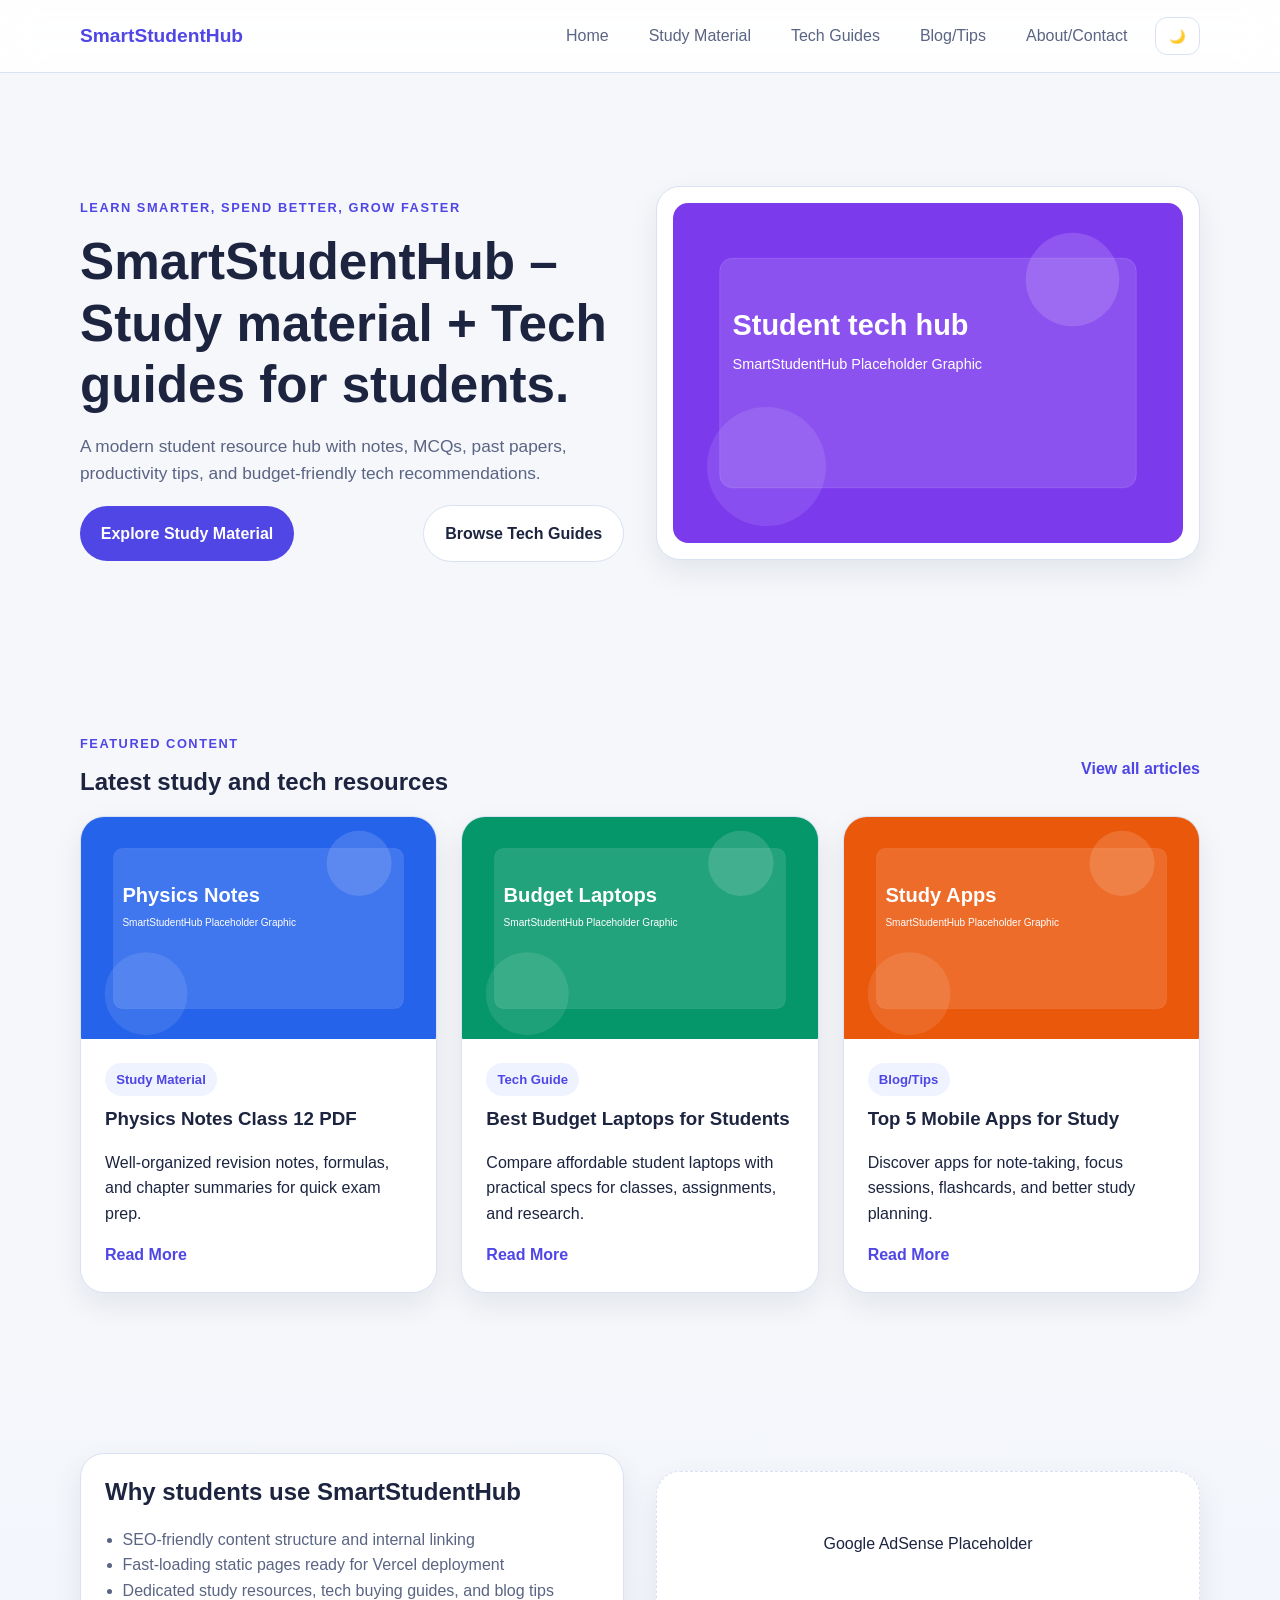
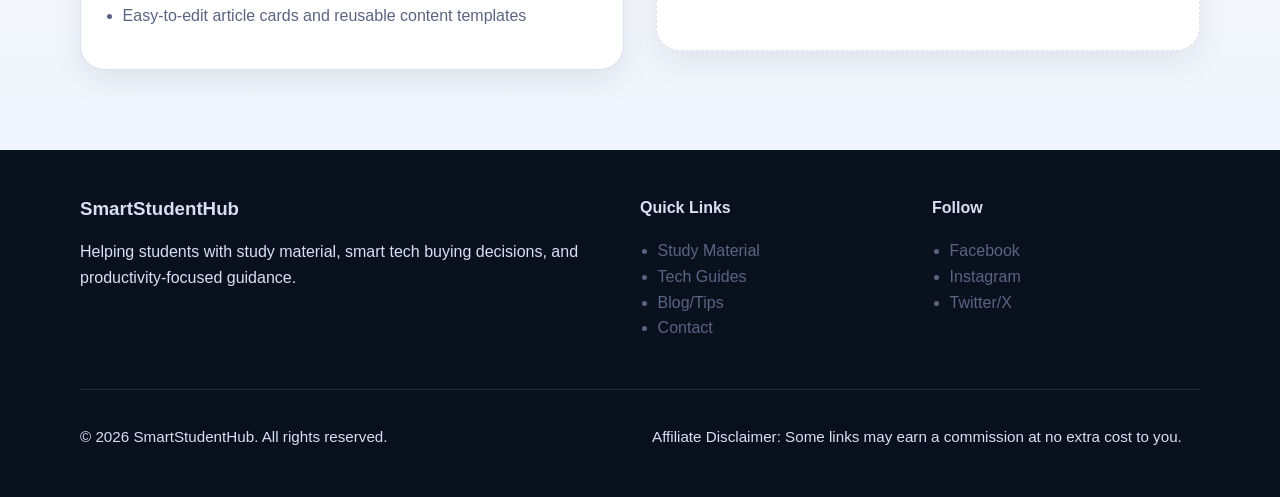
==== index.html @ a1f809a7 "Create SmartStudentHub static student resource site" ====
<!DOCTYPE html>
<html lang="en">
<head>
  <meta charset="UTF-8" />
  <meta name="viewport" content="width=device-width, initial-scale=1.0" />
  <title>SmartStudentHub | Study Material + Tech Guides for Students</title>
  <meta name="description" content="SmartStudentHub offers study material, downloadable PDFs, MCQs, past papers, and practical tech guides for students and tech enthusiasts." />
  <meta name="keywords" content="study material, tech guides, student blog, notes pdf, MCQs, past papers, budget laptops, productivity tools" />
  <meta property="og:type" content="website" />
  <meta property="og:title" content="SmartStudentHub | Study Material + Tech Guides for Students" />
  <meta property="og:description" content="Study material + Tech guides for students. Explore notes, MCQs, past papers, mobile apps, laptops, and productivity tips." />
  <meta property="og:url" content="https://smartstudenthub.vercel.app/" />
  <meta property="og:image" content="https://smartstudenthub.vercel.app/images/hero-study-tech.svg" />
  <meta name="twitter:card" content="summary_large_image" />
  <meta name="twitter:title" content="SmartStudentHub | Study Material + Tech Guides for Students" />
  <meta name="twitter:description" content="Study material + Tech guides for students. Explore notes, MCQs, past papers, mobile apps, laptops, and productivity tips." />
  <meta name="twitter:image" content="https://smartstudenthub.vercel.app/images/hero-study-tech.svg" />
  <link rel="canonical" href="https://smartstudenthub.vercel.app/" />
  <link rel="stylesheet" href="css/style.css" />
  <script type="application/ld+json">
  {
    "@context": "https://schema.org",
    "@type": "WebSite",
    "name": "SmartStudentHub",
    "url": "https://smartstudenthub.vercel.app/",
    "description": "Study material + Tech guides for students.",
    "publisher": {
      "@type": "Organization",
      "name": "SmartStudentHub"
    }
  }
  </script>
</head>
<body>
  <header class="site-header">
    <div class="container nav-wrap">
      <a class="logo" href="index.html">SmartStudentHub</a>
      <button class="nav-toggle" aria-expanded="false" aria-controls="site-nav" aria-label="Toggle navigation">☰</button>
      <nav id="site-nav" class="site-nav">
        <a href="index.html">Home</a>
        <a href="study-material.html">Study Material</a>
        <a href="tech-guides.html">Tech Guides</a>
        <a href="blog-tips.html">Blog/Tips</a>
        <a href="about-contact.html">About/Contact</a>
        <button class="theme-toggle" type="button" aria-label="Toggle dark mode">🌙</button>
      </nav>
    </div>
  </header>

  <main>
    <section class="hero section">
      <div class="container hero-grid">
        <div>
          <p class="eyebrow">Learn smarter, spend better, grow faster</p>
          <h1>SmartStudentHub – Study material + Tech guides for students.</h1>
          <p class="lead">A modern student resource hub with notes, MCQs, past papers, productivity tips, and budget-friendly tech recommendations.</p>
          <div class="hero-actions">
            <a class="btn btn-primary" href="study-material.html">Explore Study Material</a>
            <a class="btn btn-secondary" href="tech-guides.html">Browse Tech Guides</a>
          </div>
        </div>
        <div class="hero-card">
          <img src="images/hero-study-tech.svg" alt="Student studying with laptop and books" loading="eager" />
        </div>
      </div>
    </section>

    <section class="section" id="featured-posts">
      <div class="container">
        <div class="section-heading">
          <div>
            <p class="eyebrow">Featured content</p>
            <h2>Latest study and tech resources</h2>
          </div>
          <a class="text-link" href="blog-tips.html">View all articles</a>
        </div>
        <div class="card-grid">
          <article class="content-card">
            <img src="images/physics-notes.svg" alt="Physics notes for class 12" loading="lazy" />
            <div class="card-body">
              <span class="badge">Study Material</span>
              <h3>Physics Notes Class 12 PDF</h3>
              <p>Well-organized revision notes, formulas, and chapter summaries for quick exam prep.</p>
              <a class="text-link" href="study/physics-notes-class-12.html">Read More</a>
            </div>
          </article>
          <article class="content-card">
            <img src="images/budget-laptops.svg" alt="Best budget laptops for students" loading="lazy" />
            <div class="card-body">
              <span class="badge">Tech Guide</span>
              <h3>Best Budget Laptops for Students</h3>
              <p>Compare affordable student laptops with practical specs for classes, assignments, and research.</p>
              <a class="text-link" href="tech/best-budget-laptops-for-students.html">Read More</a>
            </div>
          </article>
          <article class="content-card">
            <img src="images/productivity-apps.svg" alt="Top mobile apps for study" loading="lazy" />
            <div class="card-body">
              <span class="badge">Blog/Tips</span>
              <h3>Top 5 Mobile Apps for Study</h3>
              <p>Discover apps for note-taking, focus sessions, flashcards, and better study planning.</p>
              <a class="text-link" href="tech/top-5-mobile-apps-for-study.html">Read More</a>
            </div>
          </article>
        </div>
      </div>
    </section>

    <section class="section alt-section">
      <div class="container info-grid">
        <div class="info-panel">
          <h2>Why students use SmartStudentHub</h2>
          <ul class="check-list">
            <li>SEO-friendly content structure and internal linking</li>
            <li>Fast-loading static pages ready for Vercel deployment</li>
            <li>Dedicated study resources, tech buying guides, and blog tips</li>
            <li>Easy-to-edit article cards and reusable content templates</li>
          </ul>
        </div>
        <aside class="ad-slot">
          <p>Google AdSense Placeholder</p>
          <small><!-- Replace this box with your AdSense code snippet --></small>
        </aside>
      </div>
    </section>
  </main>

  <footer class="site-footer">
    <div class="container footer-grid">
      <div>
        <h3>SmartStudentHub</h3>
        <p>Helping students with study material, smart tech buying decisions, and productivity-focused guidance.</p>
      </div>
      <div>
        <h4>Quick Links</h4>
        <ul>
          <li><a href="study-material.html">Study Material</a></li>
          <li><a href="tech-guides.html">Tech Guides</a></li>
          <li><a href="blog-tips.html">Blog/Tips</a></li>
          <li><a href="about-contact.html">Contact</a></li>
        </ul>
      </div>
      <div>
        <h4>Follow</h4>
        <ul>
          <li><a href="https://facebook.com" target="_blank" rel="noopener">Facebook</a></li>
          <li><a href="https://instagram.com" target="_blank" rel="noopener">Instagram</a></li>
          <li><a href="https://twitter.com" target="_blank" rel="noopener">Twitter/X</a></li>
        </ul>
      </div>
    </div>
    <div class="container footer-bottom">
      <p>© 2026 SmartStudentHub. All rights reserved.</p>
      <p>Affiliate Disclaimer: Some links may earn a commission at no extra cost to you.</p>
    </div>
  </footer>

  <script src="js/script.js"></script>
</body>
</html>
---- css/style.css ----
:root {
  --bg: #f5f7fb;
  --surface: #ffffff;
  --surface-alt: #eef3ff;
  --text: #1c2440;
  --muted: #5a6483;
  --primary: #4f46e5;
  --primary-dark: #3730a3;
  --border: #d9e1f2;
  --shadow: 0 12px 30px rgba(15, 23, 42, 0.08);
}

body.dark-mode {
  --bg: #0f172a;
  --surface: #111c34;
  --surface-alt: #1a2744;
  --text: #e5ecff;
  --muted: #b2bfdc;
  --primary: #818cf8;
  --primary-dark: #6366f1;
  --border: #263452;
  --shadow: 0 12px 30px rgba(2, 6, 23, 0.45);
}

* { box-sizing: border-box; }
html { scroll-behavior: smooth; }
body {
  margin: 0;
  font-family: Arial, Helvetica, sans-serif;
  background: var(--bg);
  color: var(--text);
  line-height: 1.6;
}
a { color: inherit; text-decoration: none; }
img { max-width: 100%; height: auto; display: block; }
.container { width: min(1120px, calc(100% - 2rem)); margin: 0 auto; }
.section { padding: 5rem 0; }
.site-header {
  position: sticky; top: 0; z-index: 1000;
  background: color-mix(in srgb, var(--surface) 88%, transparent);
  backdrop-filter: blur(18px);
  border-bottom: 1px solid var(--border);
}
.nav-wrap {
  display: flex; align-items: center; justify-content: space-between; gap: 1rem; min-height: 72px;
}
.logo { font-weight: 800; font-size: 1.2rem; color: var(--primary); }
.site-nav { display: flex; align-items: center; gap: 1rem; }
.site-nav a { padding: 0.5rem 0.75rem; border-radius: 999px; color: var(--muted); }
.site-nav a:hover, .site-nav a:focus-visible { background: var(--surface-alt); color: var(--text); }
.nav-toggle, .theme-toggle {
  border: 1px solid var(--border); background: var(--surface); color: var(--text); border-radius: 12px; padding: 0.65rem 0.8rem; cursor: pointer;
}
.nav-toggle { display: none; }
.hero-grid, .info-grid, .article-layout, .contact-grid { display: grid; grid-template-columns: repeat(2, minmax(0, 1fr)); gap: 2rem; align-items: center; }
.hero, .page-hero, .article-hero { padding-top: 7rem; }
.eyebrow { text-transform: uppercase; letter-spacing: 0.12em; color: var(--primary); font-size: 0.8rem; font-weight: 700; }
h1, h2, h3, h4 { line-height: 1.2; margin-top: 0; }
h1 { font-size: clamp(2.2rem, 4vw, 4rem); margin-bottom: 1rem; }
.lead { font-size: 1.08rem; color: var(--muted); max-width: 60ch; }
.hero-card, .info-panel, .prose-card, .sidebar-card, .ad-slot, .content-card, .cta-box {
  background: var(--surface); border: 1px solid var(--border); border-radius: 24px; box-shadow: var(--shadow);
}
.hero-card { padding: 1rem; }
.hero-actions, .section-heading { display: flex; flex-wrap: wrap; gap: 1rem; justify-content: space-between; align-items: center; }
.btn {
  display: inline-flex; align-items: center; justify-content: center; padding: 0.9rem 1.3rem; border-radius: 999px; font-weight: 700; transition: transform 0.2s ease, background 0.2s ease;
}
.btn:hover { transform: translateY(-1px); }
.btn-primary { background: var(--primary); color: white; }
.btn-primary:hover { background: var(--primary-dark); }
.btn-secondary { background: var(--surface); border: 1px solid var(--border); }
.text-link { color: var(--primary); font-weight: 700; }
.card-grid { display: grid; grid-template-columns: repeat(3, minmax(0, 1fr)); gap: 1.5rem; }
.content-card { overflow: hidden; }
.content-card img { aspect-ratio: 16 / 10; object-fit: cover; background: var(--surface-alt); }
.card-body, .info-panel, .prose-card, .sidebar-card, .ad-slot { padding: 1.5rem; }
.badge {
  display: inline-flex; background: var(--surface-alt); color: var(--primary); border-radius: 999px; padding: 0.35rem 0.7rem; font-size: 0.82rem; font-weight: 700; margin-bottom: 0.8rem;
}
.alt-section { background: linear-gradient(180deg, transparent, color-mix(in srgb, var(--surface-alt) 55%, transparent)); }
.check-list, .contact-list, .sidebar-card ul, .site-footer ul { padding-left: 1.1rem; color: var(--muted); }
.blog-layout, .article-content { display: grid; grid-template-columns: 2fr 1fr; gap: 1.5rem; }
.ad-slot { min-height: 180px; display: grid; place-items: center; text-align: center; border-style: dashed; }
.ad-slot.compact { min-height: 120px; margin-top: 1rem; }
.contact-form { display: grid; gap: 1rem; }
.contact-form label { display: grid; gap: 0.5rem; font-weight: 700; }
.contact-form input, .contact-form textarea {
  width: 100%; padding: 0.9rem 1rem; border-radius: 14px; border: 1px solid var(--border); background: var(--bg); color: var(--text);
}
.form-note { color: var(--muted); font-size: 0.95rem; }
.cta-box { margin-top: 2rem; padding: 1.25rem; }
.site-footer { background: #09111f; color: #d7e0f4; padding-top: 3rem; }
.footer-grid, .footer-bottom { display: grid; gap: 1.5rem; }
.footer-grid { grid-template-columns: 2fr 1fr 1fr; }
.footer-bottom { grid-template-columns: repeat(2, minmax(0, 1fr)); padding: 1.25rem 0 2rem; border-top: 1px solid rgba(255,255,255,0.1); margin-top: 2rem; font-size: 0.95rem; }
@media (max-width: 900px) {
  .card-grid, .hero-grid, .info-grid, .article-layout, .contact-grid, .blog-layout, .article-content, .footer-grid, .footer-bottom {
    grid-template-columns: 1fr;
  }
  .nav-toggle { display: inline-flex; }
  .site-nav {
    position: absolute; top: 72px; right: 1rem; left: 1rem; background: var(--surface); border: 1px solid var(--border); border-radius: 20px; padding: 1rem; box-shadow: var(--shadow); display: none; flex-direction: column; align-items: stretch;
  }
  .site-nav.open { display: flex; }
}
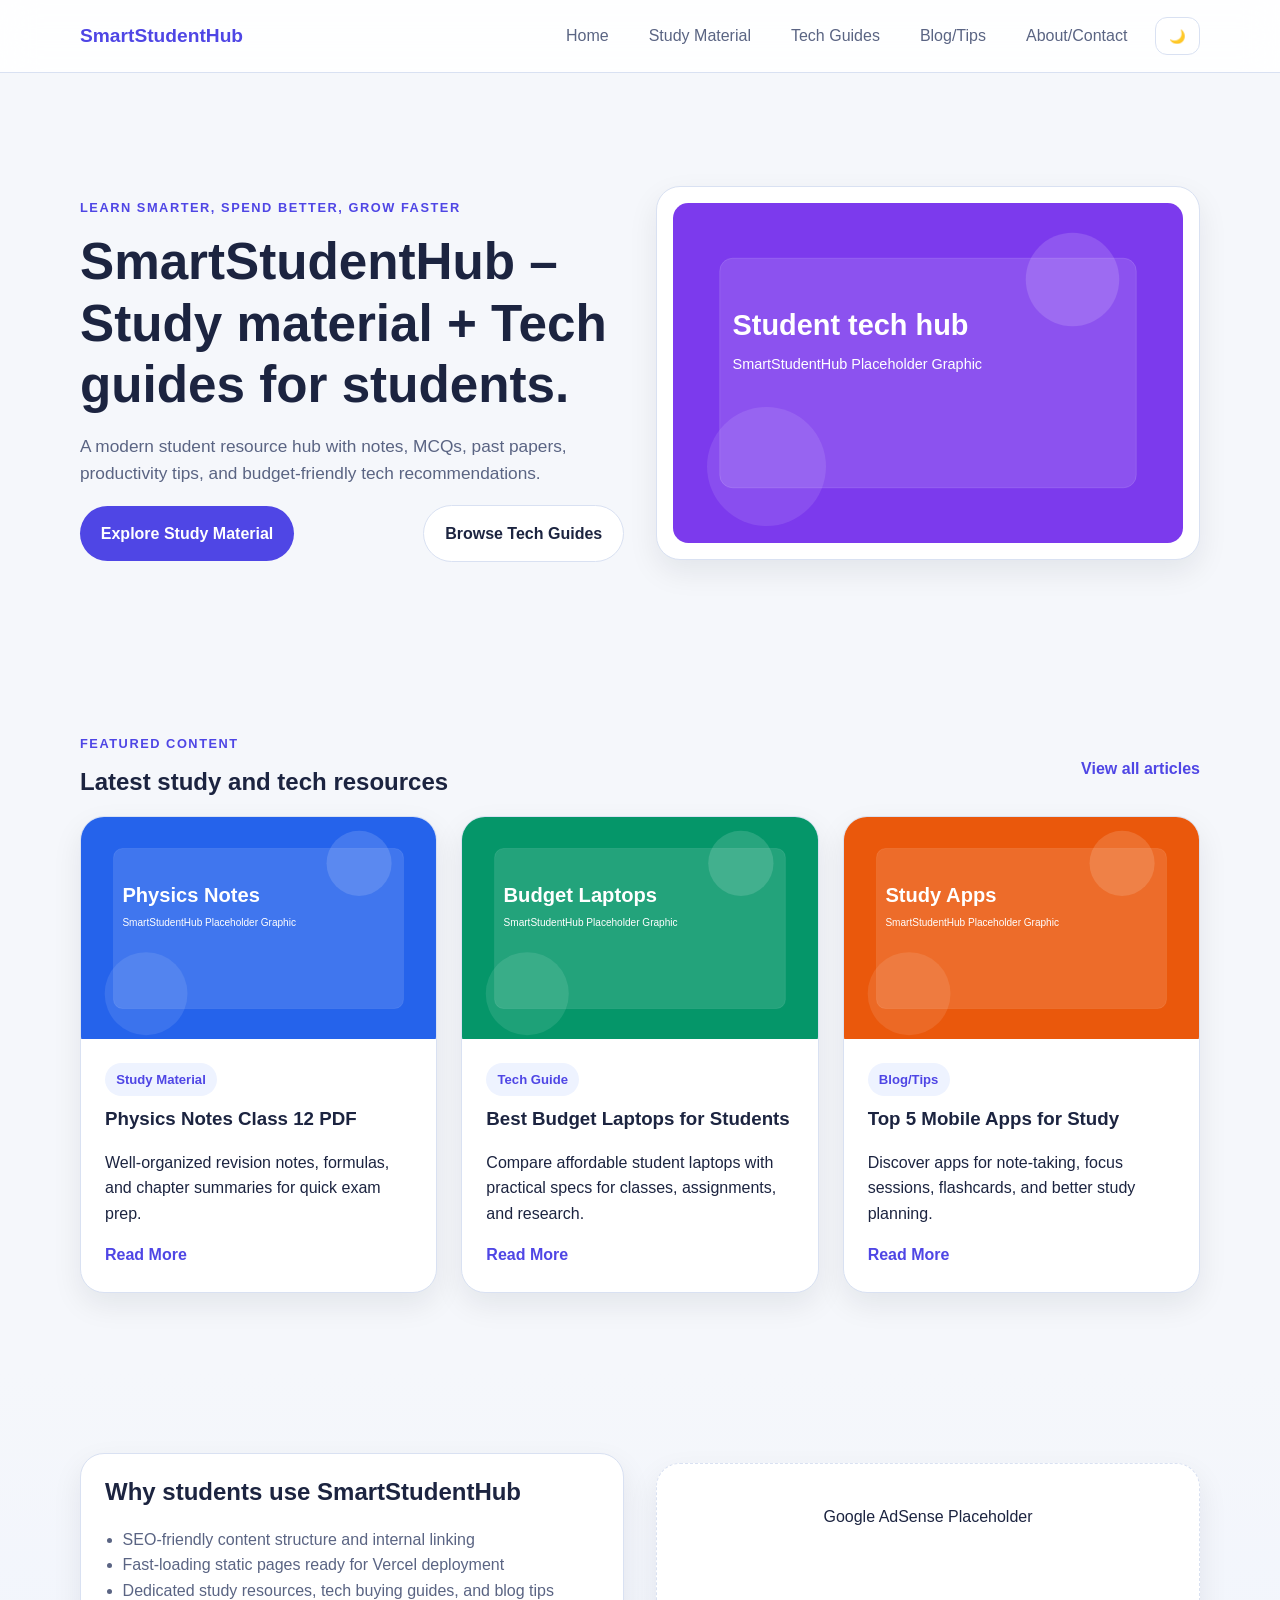
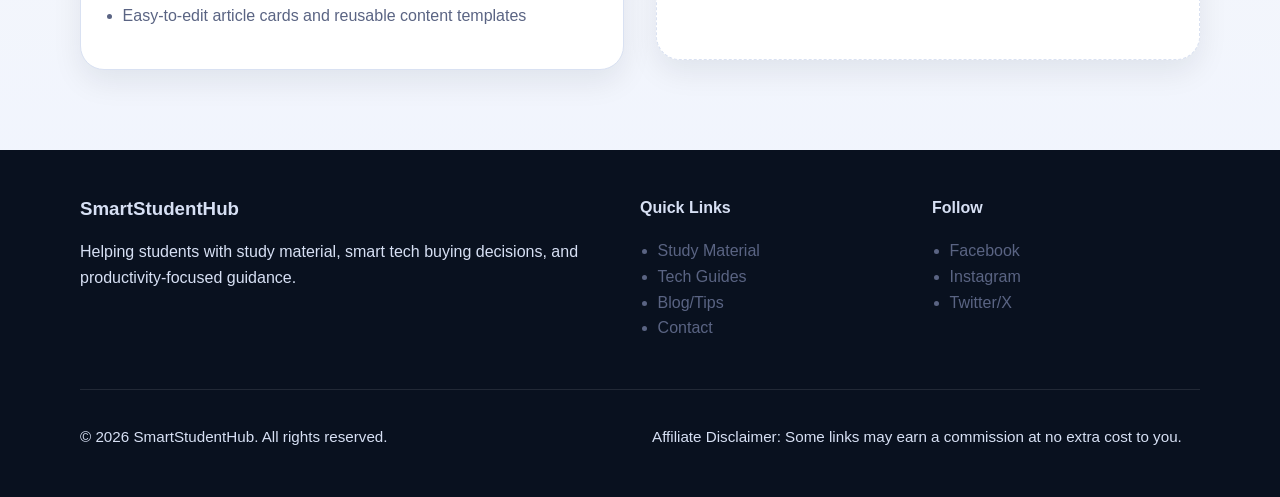
==== commit 4d647177: "Add AdSense script and ad unit placeholders" ====
--- a/index.html
+++ b/index.html
@@ -17,6 +17,7 @@
   <meta name="twitter:image" content="https://smartstudenthub.vercel.app/images/hero-study-tech.svg" />
   <link rel="canonical" href="https://smartstudenthub.vercel.app/" />
   <link rel="stylesheet" href="css/style.css" />
+  <script async src="https://pagead2.googlesyndication.com/pagead/js/adsbygoogle.js?client=ca-pub-2485905815604609" crossorigin="anonymous"></script>
   <script type="application/ld+json">
   {
     "@context": "https://schema.org",
@@ -119,7 +120,14 @@
         </div>
         <aside class="ad-slot">
           <p>Google AdSense Placeholder</p>
-          <small><!-- Replace this box with your AdSense code snippet --></small>
+          <ins class="adsbygoogle ad-unit"
+               style="display:block"
+               data-ad-client="ca-pub-2485905815604609"
+               data-ad-slot="1234567890"
+               data-ad-format="auto"
+               data-full-width-responsive="true"></ins>
+          <small><!-- Replace data-ad-slot with your live AdSense slot ID before production. --></small>
+          <script>(adsbygoogle = window.adsbygoogle || []).push({});</script>
         </aside>
       </div>
     </section>
--- a/css/style.css
+++ b/css/style.css
@@ -83,6 +83,7 @@
 .blog-layout, .article-content { display: grid; grid-template-columns: 2fr 1fr; gap: 1.5rem; }
 .ad-slot { min-height: 180px; display: grid; place-items: center; text-align: center; border-style: dashed; }
 .ad-slot.compact { min-height: 120px; margin-top: 1rem; }
+.ad-unit { width: 100%; min-height: 90px; }
 .contact-form { display: grid; gap: 1rem; }
 .contact-form label { display: grid; gap: 0.5rem; font-weight: 700; }
 .contact-form input, .contact-form textarea {
